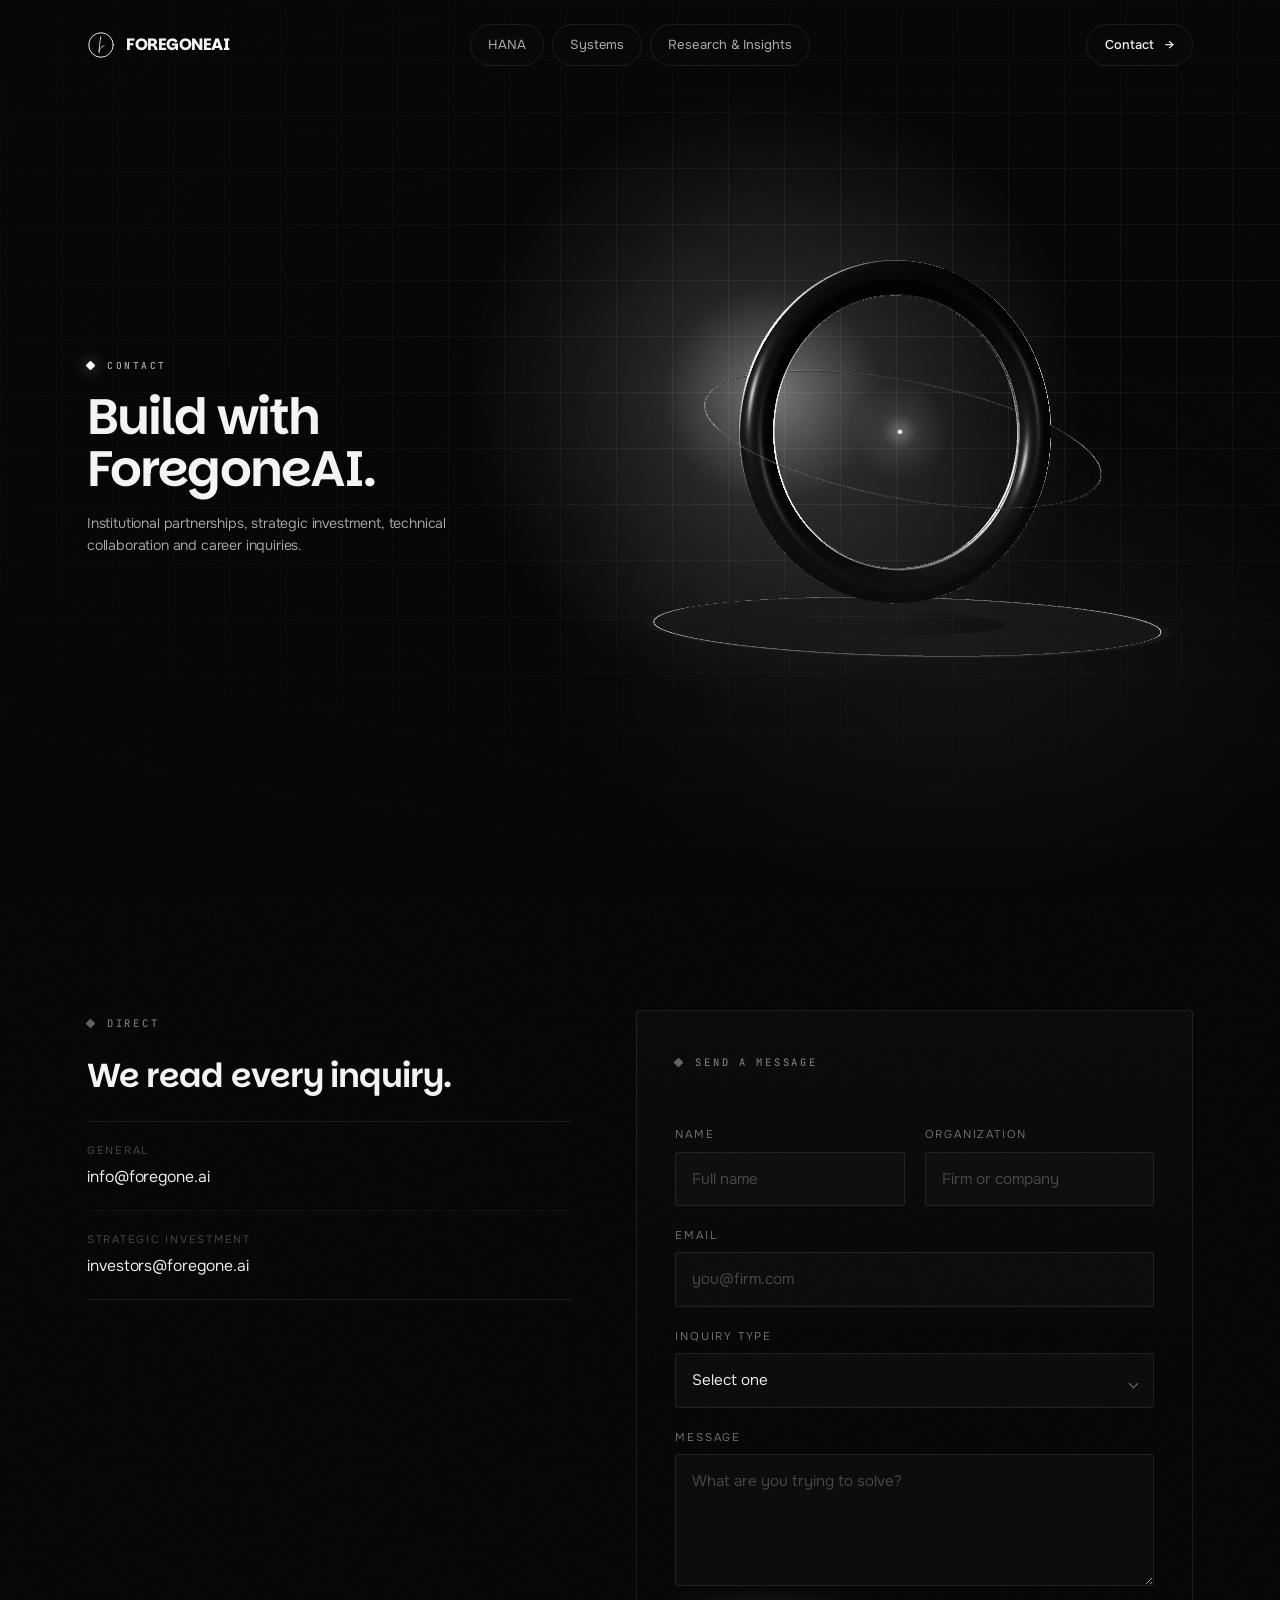
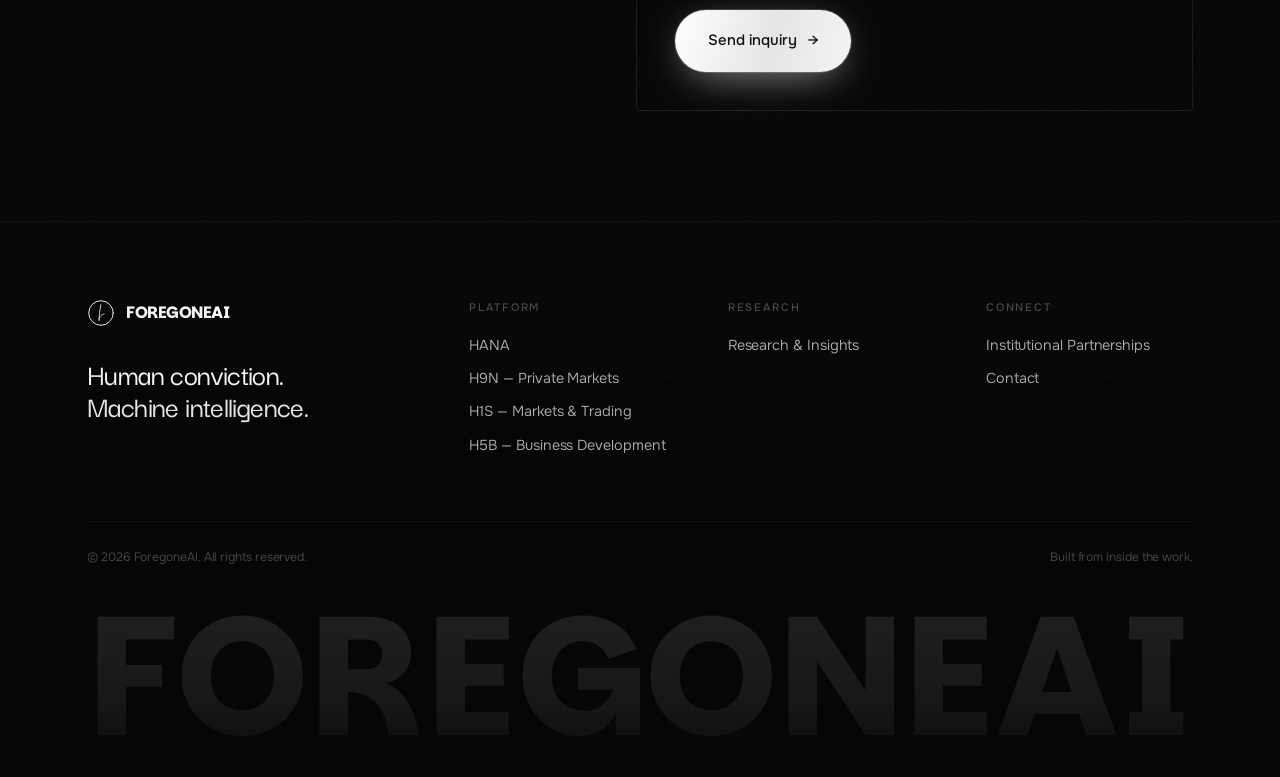
==== contact/index.html @ c280de8a "Deploy foregone.ai" ====
<!DOCTYPE html>
<html lang="en">
<head>
<meta charset="utf-8">
<meta name="viewport" content="width=device-width, initial-scale=1, viewport-fit=cover">
<title>Contact — Build With ForegoneAI</title>
<meta name="description" content="Institutional partnerships, strategic investment, technical collaboration and career inquiries.">
<meta name="theme-color" content="#08070A">
<meta property="og:title" content="Contact — Build With ForegoneAI">
<meta property="og:description" content="Institutional partnerships, strategic investment, technical collaboration and career inquiries.">
<meta property="og:type" content="website">
<meta property="og:image" content="../assets/img/extra-2.webp">
<link rel="icon" href="../assets/img/favicon.svg" type="image/svg+xml">
<link rel="apple-touch-icon" href="../assets/img/apple-touch-icon.png">
<link rel="preload" href="../assets/fonts/Onest-Variable.woff" as="font" type="font/woff" crossorigin>
<link rel="preload" href="../assets/fonts/Parkinsans-Variable.woff" as="font" type="font/woff" crossorigin>
<link rel="preconnect" href="https://fonts.googleapis.com">
<link rel="preconnect" href="https://fonts.gstatic.com" crossorigin>
<link rel="stylesheet" href="https://fonts.googleapis.com/css2?family=JetBrains+Mono:wght@400;500;600&display=swap">
<link rel="stylesheet" href="../assets/css/main.css">
</head>
<body>
<div class="bg-grid" aria-hidden="true"></div>
<a class="skip" href="#main">Skip to content</a>
<div class="grain" aria-hidden="true"></div>
<div class="progress" aria-hidden="true"></div>

<header class="nav">
  <div class="wrap nav__in">
    <a class="brand" href="../" aria-label="ForegoneAI &mdash; home">
      <svg class="brand__mark" viewBox="0 0 48 48" fill="none" stroke="currentColor"
           stroke-linecap="round" stroke-linejoin="round" aria-hidden="true">
        <circle cx="24" cy="24" r="21" stroke-width="1.61"/>
        <path d="M23.72 9.80C22.02 19.19 20.69 27.28 20.68 37.33" stroke-width="1.39"/>
        <path d="M20.73 34.92C21.53 28.75 25.81 25.98 29.28 25.81" stroke-width="1.39"/>
      </svg>
      <span>FOREGONE<em>AI</em></span>
    </a>
    <nav aria-label="Primary">
      <ul class="nav__links">
        <li><a href="../hana/">HANA</a></li>
        <li><a href="../systems/">Systems</a></li>
        <li><a href="../research/">Research &amp; Insights</a></li>
      </ul>
    </nav>
    <div class="nav__cta">
      <a class="btn btn--sm" href="../contact/">Contact <span class="arw" aria-hidden="true">&rarr;</span></a>
      <button class="burger" aria-label="Open menu" aria-expanded="false" aria-controls="drawer">
        <span></span><span></span>
      </button>
    </div>
  </div>
</header>

<div class="drawer" id="drawer" aria-hidden="true">
  <nav aria-label="Mobile">
    <ul class="drawer__links">
      <li><a href="../"><i>01</i> Home</a></li>
      <li><a href="../hana/"><i>02</i> HANA</a></li>
      <li><a href="../systems/"><i>03</i> Systems</a></li>
      <li><a href="../research/"><i>04</i> Research &amp; Insights</a></li>
      <li><a href="../contact/"><i>05</i> Contact</a></li>
    </ul>
  </nav>
  <div class="drawer__foot">
    <span>Human conviction. Machine intelligence.</span>
    <a href="../contact/" class="tlink">Start a conversation <span class="arw">&rarr;</span></a>
  </div>
</div>

<main id="main">

<section class="hero hero--sub hero--stage">
  <div class="hero__grid-bg" aria-hidden="true"></div>
  <canvas class="hero__gl" data-gl="portal" aria-hidden="true"></canvas>
  <div class="hero__scrim" aria-hidden="true"></div>
  <div class="hero__in wrap">
    <div class="stage">
      <div class="stage__copy">
        <p class="eyebrow eyebrow--dot">Contact</p>
        <h1 class="d1 rv-stack" data-scramble>
          <span class="rv-line"><span>Build with</span></span>
          <span class="rv-line"><span>ForegoneAI.</span></span>
        </h1>
        <p class="lede mt-m" data-rv data-rv-delay="0.4">Institutional partnerships, strategic investment, technical collaboration and career inquiries.</p>
      </div>
    </div>
  </div>
</section>

<section class="section">
  <div class="wrap">
    <div class="split split--wide-r split--top">
      <div>
        <p class="eyebrow" data-rv>Direct</p>
        <h2 class="d3" data-rv>We read every inquiry.</h2>
        <ul class="deets mt-m" data-rv data-rv-delay="0.1">
          <li id="partnership"><span class="k">General</span><span class="v">info@foregone.ai</span></li>
          <li><span class="k">Strategic Investment</span><span class="v">investors@foregone.ai</span></li>
        </ul>
      </div>

      <div data-form-wrap data-rv data-rv-delay="0.15">
        <div class="panel">
          <p class="eyebrow">Send a Message</p>
          <div class="form__ok" role="status">
            Received. Someone from ForegoneAI will respond directly.
          </div>
          <form class="form mt-m" data-form novalidate>
            <div class="form__row">
              <div class="field">
                <label for="f-name">Name</label>
                <input id="f-name" name="name" type="text" placeholder="Full name" required>
              </div>
              <div class="field">
                <label for="f-org">Organization</label>
                <input id="f-org" name="organization" type="text" placeholder="Firm or company">
              </div>
            </div>
            <div class="field">
              <label for="f-email">Email</label>
              <input id="f-email" name="email" type="email" placeholder="you@firm.com" required>
            </div>
            <div class="field field--sel">
              <label for="f-topic">Inquiry type</label>
              <select id="f-topic" name="topic" required>
                <option value="">Select one</option>
                <option>Institutional partnership</option>
                <option>Design partnership or pilot</option>
                <option>System integration</option>
                <option>Strategic investment</option>
                <option>Technical collaboration</option>
                <option>Careers</option>
                <option>Other</option>
              </select>
            </div>
            <div class="field">
              <label for="f-msg">Message</label>
              <textarea id="f-msg" name="message" placeholder="What are you trying to solve?" required></textarea>
            </div>
            <div class="btn-row" style="margin-top:4px">
              <button class="btn btn--primary btn--lg" type="submit">Send inquiry <span class="arw" aria-hidden="true">&rarr;</span></button>
            </div>
          </form>
        </div>
      </div>
    </div>
  </div>
</section>

</main>

<footer class="foot">
  <div class="wrap">
    <div class="foot__grid">
      <div>
        <a class="brand" href="../">
          <svg class="brand__mark" viewBox="0 0 48 48" fill="none" stroke="currentColor"
               stroke-linecap="round" stroke-linejoin="round" aria-hidden="true">
            <circle cx="24" cy="24" r="21" stroke-width="1.61"/>
            <path d="M23.72 9.80C22.02 19.19 20.69 27.28 20.68 37.33" stroke-width="1.39"/>
            <path d="M20.73 34.92C21.53 28.75 25.81 25.98 29.28 25.81" stroke-width="1.39"/>
          </svg>
          <span>FOREGONE<em>AI</em></span>
        </a>
        <p class="foot__tag">Human conviction.<br><em>Machine intelligence.</em></p>
      </div>
      <div>
        <h4>Platform</h4>
        <ul>
          <li><a href="../hana/">HANA</a></li>
          <li><a href="../systems/#h9n">H9N &mdash; Private Markets</a></li>
          <li><a href="../systems/#h1s">H1S &mdash; Markets &amp; Trading</a></li>
          <li><a href="../systems/#h5b">H5B &mdash; Business Development</a></li>
        </ul>
      </div>
      <div>
        <h4>Research</h4>
        <ul>
          <li><a href="../research/">Research &amp; Insights</a></li>
        </ul>
      </div>
      <div>
        <h4>Connect</h4>
        <ul>
          <li><a href="../contact/#partnership">Institutional Partnerships</a></li>
          <li><a href="../contact/">Contact</a></li>
        </ul>
      </div>
    </div>
    <div class="foot__bar">
      <span>&copy; <span data-year>2026</span> ForegoneAI. All rights reserved.</span>
      <span>Built from inside the work.</span>
    </div>
    <svg class="foot__word" viewBox="0 0 918 112" preserveAspectRatio="xMidYMid meet" aria-hidden="true">
      <defs>
        <linearGradient id="footWordFade" x1="0" y1="0" x2="0" y2="1">
          <stop offset="0" stop-color="#EDE8E1" stop-opacity=".13"/>
          <stop offset=".62" stop-color="#FFFFFF" stop-opacity=".07"/>
          <stop offset="1" stop-color="#FFFFFF" stop-opacity="0"/>
        </linearGradient>
      </defs>
      <text x="459" y="105" text-anchor="middle" textLength="918" lengthAdjust="spacing">FOREGONEAI</text>
    </svg>
  </div>
</footer>

<script src="../assets/js/vendor/three.min.js" defer></script>
<script src="../assets/js/main.js" defer></script>
</body>
</html>
---- assets/css/main.css ----
/* ==========================================================================
   ForegoneAI — HANA
   Design system
   ========================================================================== */

/* ---------- Fonts ---------- */
@font-face {
  font-family: "Parkinsans";
  src: url("../fonts/Parkinsans-Variable.woff") format("woff-variations"),
       url("../fonts/Parkinsans-Variable.woff") format("woff");
  font-weight: 300 800;
  font-display: swap;
}
@font-face {
  font-family: "Onest";
  src: url("../fonts/Onest-Variable.woff") format("woff-variations"),
       url("../fonts/Onest-Variable.woff") format("woff");
  font-weight: 100 900;
  font-display: swap;
}
@font-face {
  font-family: "Darker Grotesque";
  src: url("../fonts/DarkerGrotesque-Variable.woff") format("woff-variations"),
       url("../fonts/DarkerGrotesque-Variable.woff") format("woff");
  font-weight: 300 900;
  font-display: swap;
}

/* ---------- Tokens ---------- */
:root {
  /* surfaces */
  --bg:          #060607;
  --bg-1:        #0A0A0C;
  --bg-2:        #0E0E11;
  --bg-raise:    #141417;
  --line:        rgba(255, 255, 255, 0.085);
  --line-soft:   rgba(255, 255, 255, 0.045);
  --glass:       rgba(255, 255, 255, 0.025);

  /* ink — a pure neutral ramp; the reference has no hue anywhere in it */
  --ink:         #F4F5F6;
  --ink-2:       #A9ACB2;
  --ink-3:       #71757C;
  --ink-4:       #45484E;

  /* accents pulled from the HANA renders */
  --amber:       #E6E6E6;
  --amber-hot:   #FFFFFF;
  --amber-soft:  #F5F5F5;
  --amber-deep:  #4D4D4D;
  --dusk-teal:   #A6A6A6;
  --dusk-rose:   #C4C4C4;
  --concrete:    #8C8C8C;

  --amber-glow:  0 0 0 1px rgba(255,255,255,.28), 0 8px 40px -8px rgba(255,255,255,.35);

  /* signature glow accent — used sparingly: live states, data, geometry */
  /* the accent is light itself — one white source, used sparingly */
  --glow:        #FFFFFF;
  --glow-soft:   #E8EDF3;
  --glow-deep:   #5A6068;
  --glow-rgb:    236, 241, 247;

  /* type */
  --f-display: "Parkinsans", "Helvetica Neue", Arial, sans-serif;
  --f-body:    "Onest", "Helvetica Neue", Arial, sans-serif;
  --f-alt:     "Darker Grotesque", "Onest", sans-serif;
  --f-mono:    "JetBrains Mono", ui-monospace, "SF Mono", Menlo, Consolas, monospace;

  /* rhythm */
  --gutter: clamp(22px, 6.8vw, 96px);
  --maxw: 1400px;
  --nav-h: 74px;      /* 16px pad + 58px bar — the line the hero hangs from */
  --sec-y: clamp(76px, 8.6vw, 136px);

  /* motion */
  --e-out: cubic-bezier(.16, 1, .3, 1);
  --e-io:  cubic-bezier(.65, .05, .36, 1);
}

/* ---------- Reset ---------- */
*, *::before, *::after { box-sizing: border-box; }
* { margin: 0; padding: 0; }
html {
  scroll-behavior: smooth;
  -webkit-text-size-adjust: 100%;
}
body {
  background: var(--bg);
  color: var(--ink);
  font-family: var(--f-body);
  font-size: clamp(15px, 1.02vw, 17px);
  line-height: 1.62;
  font-weight: 350;
  letter-spacing: -0.005em;
  -webkit-font-smoothing: antialiased;
  -moz-osx-font-smoothing: grayscale;
  overflow-x: hidden;
  text-rendering: optimizeLegibility;
}
img, video, canvas, svg { display: block; max-width: 100%; }
a { color: inherit; text-decoration: none; }
button, input, textarea, select { font: inherit; color: inherit; }
::selection { background: var(--glow); color: #0A0806; }

/* Focus */
:focus-visible {
  outline: 2px solid var(--glow);
  outline-offset: 3px;
  border-radius: 2px;
}

/* Scrollbar */
::-webkit-scrollbar { width: 10px; }
::-webkit-scrollbar-track { background: var(--bg); }
::-webkit-scrollbar-thumb {
  background: #241F1B;
  border: 3px solid var(--bg);
  border-radius: 10px;
}
::-webkit-scrollbar-thumb:hover { background: var(--amber-deep); }

/* ---------- Layout ---------- */
.wrap {
  width: 100%;
  max-width: var(--maxw);
  margin-inline: auto;
  padding-inline: var(--gutter);
}
.wrap--narrow { max-width: 940px; }
/* keep anchor targets clear of the fixed nav */
[id] { scroll-margin-top: clamp(92px, 12vh, 132px); }
.section { padding-block: var(--sec-y); position: relative; }
.section--tight { padding-block: clamp(56px, 7vw, 104px); }
.section--flush-t { padding-top: 0; }
.section--flush-b { padding-bottom: 0; }
.hr {
  height: 1px;
  background: var(--line-soft);
  border: 0;
}

/* ---------- Typography ---------- */
.display,
h1, h2, h3 {
  font-family: var(--f-display);
  font-weight: 600;
  line-height: 0.98;
  letter-spacing: -0.035em;
  text-wrap: balance;
}
.d1 { font-size: clamp(2.9rem, 7.4vw, 6.4rem); font-weight: 600; }
.d2 { font-size: clamp(2.1rem, 4.6vw, 3.85rem); }
.d3 { font-size: clamp(1.55rem, 2.6vw, 2.25rem); letter-spacing: -0.028em; line-height: 1.06; }
.d4 {
  font-family: var(--f-body);
  font-size: clamp(1.05rem, 1.35vw, 1.2rem);
  font-weight: 500;
  letter-spacing: -0.015em;
  line-height: 1.3;
}

.lede {
  font-size: clamp(1.06rem, 1.5vw, 1.32rem);
  line-height: 1.55;
  color: var(--ink-2);
  font-weight: 340;
  letter-spacing: -0.012em;
  text-wrap: pretty;
}
.body-lg { font-size: clamp(1rem, 1.15vw, 1.09rem); color: var(--ink-2); }
p { color: var(--ink-2); text-wrap: pretty; }
p + p { margin-top: 1.05em; }
.ink   { color: var(--ink); }
.muted { color: var(--ink-3); }
strong, b { color: var(--ink); font-weight: 600; }

/* statement type — Darker Grotesque, very large */
.statement {
  font-family: var(--f-alt);
  font-weight: 500;
  font-size: clamp(2.4rem, 6.2vw, 5.4rem);
  line-height: 0.92;
  letter-spacing: -0.028em;
  color: var(--ink);
  text-wrap: balance;
}
.statement em {
  font-style: normal;
  color: var(--amber);
}

/* eyebrow / section index */
/* Section label — an editorial kicker, not a chip. A hairline rule that
   fades out, then wide-tracked small caps. Labels shouldn't look clickable. */
.eyebrow {
  display: inline-flex;
  align-items: center;
  gap: 13px;
  font-family: var(--f-mono);
  font-size: 0.655rem;
  font-weight: 500;
  letter-spacing: 0.26em;
  text-transform: uppercase;
  color: var(--ink-3);
  margin-bottom: 26px;
}
.eyebrow::before {
  content: "";
  width: 7px; height: 7px;
  border-radius: 1px;
  transform: rotate(45deg);
  background: rgba(237, 232, 225, .4);
  flex: none;
}
/* accent variant — the rule carries the signature colour instead of a lamp */
.eyebrow--dot {
  padding: 0;
  border: 0;
  border-radius: 0;
  background: none;
  color: var(--ink-2);
}
.eyebrow--dot::before {
  width: 7px; height: 7px;
  border-radius: 1px;
  transform: rotate(45deg);
  background: var(--glow);
  box-shadow: 0 0 14px rgba(var(--glow-rgb), .5);
}
@keyframes pulse {
  0%,100% { opacity: 1; transform: scale(1); }
  50%     { opacity: .45; transform: scale(.8); }
}

.sec-head { max-width: 78ch; }
.sec-head .d2 + .lede { margin-top: 22px; }

/* ---------- Buttons ---------- */
.btn {
  --pad: 15px 26px;
  position: relative;
  display: inline-flex;
  align-items: center;
  gap: 11px;
  padding: var(--pad);
  border-radius: 100px;
  border: 1px solid var(--line);
  font-size: 0.875rem;
  font-weight: 500;
  letter-spacing: -0.005em;
  color: var(--ink);
  background: transparent;
  cursor: pointer;
  overflow: hidden;
  isolation: isolate;
  transition: color .45s var(--e-out), border-color .45s var(--e-out), transform .45s var(--e-out);
  white-space: nowrap;
}
.btn::after {
  content: "";
  position: absolute; inset: 0;
  z-index: -1;
  background: linear-gradient(105deg, var(--amber-hot), var(--amber) 55%, var(--amber-soft));
  transform: translateY(101%);
  transition: transform .55s var(--e-out);
}
.btn:hover { color: #14100C; border-color: transparent; }
.btn:hover::after { transform: translateY(0); }
.btn:active { transform: scale(.975); }
.btn .arw { transition: transform .45s var(--e-out); }
.btn:hover .arw { transform: translateX(4px); }

.btn--primary {
  color: #14100C;
  border-color: transparent;
  background: linear-gradient(105deg, var(--amber-hot), var(--amber) 55%, var(--amber-soft));
  box-shadow: 0 10px 44px -14px rgba(255,255,255,.75), 0 0 0 1px rgba(var(--glow-rgb), .18);
}
.btn--primary::after {
  background: var(--ink);
  transform: translateY(101%);
}
.btn--primary:hover { color: #0A0806; }
.btn--lg { --pad: 18px 32px; font-size: 0.93rem; }
.btn--sm { --pad: 10px 18px; font-size: 0.8rem; }

.btn-row {
  display: flex;
  flex-wrap: wrap;
  gap: 12px;
  margin-top: 38px;
}

/* text link with underline sweep */
.tlink {
  display: inline-flex;
  align-items: center;
  gap: 9px;
  font-size: .875rem;
  font-weight: 500;
  color: var(--amber);
  padding-bottom: 3px;
  background-image: linear-gradient(var(--amber), var(--amber));
  background-size: 0% 1px;
  background-repeat: no-repeat;
  background-position: 0 100%;
  transition: background-size .5s var(--e-out);
}
.tlink:hover { background-size: 100% 1px; }
.tlink .arw { transition: transform .4s var(--e-out); }
.tlink:hover .arw { transform: translateX(4px); }

/* ---------- Sitewide technical grid backdrop ---------- */
.bg-grid {
  position: fixed;
  inset: 0;
  z-index: -1;
  pointer-events: none;
  background-image:
    linear-gradient(rgba(255,255,255,.035) 1px, transparent 1px),
    linear-gradient(90deg, rgba(255,255,255,.035) 1px, transparent 1px);
  background-size: 56px 56px;
  -webkit-mask-image: radial-gradient(135% 105% at 50% 0%, #000 22%, rgba(0,0,0,.45) 62%, transparent 100%);
  mask-image: radial-gradient(135% 105% at 50% 0%, #000 22%, rgba(0,0,0,.45) 62%, transparent 100%);
}

/* ---------- Grain + vignette overlays ---------- */
.grain {
  position: fixed;
  inset: -120%;
  z-index: 9998;
  pointer-events: none;
  opacity: .028;
  background-image: url("data:image/svg+xml,%3Csvg xmlns='http://www.w3.org/2000/svg' width='220' height='220'%3E%3Cfilter id='n'%3E%3CfeTurbulence type='fractalNoise' baseFrequency='.82' numOctaves='3' stitchTiles='stitch'/%3E%3C/filter%3E%3Crect width='100%25' height='100%25' filter='url(%23n)'/%3E%3C/svg%3E");
  animation: grainShift 7s steps(6) infinite;
  will-change: transform;
}
@keyframes grainShift {
  0%   { transform: translate(0,0); }
  20%  { transform: translate(-3%, 2%); }
  40%  { transform: translate(2%, -3%); }
  60%  { transform: translate(-2%, -2%); }
  80%  { transform: translate(3%, 1%); }
  100% { transform: translate(0,0); }
}

/* ---------- Progress bar ---------- */
.progress {
  position: fixed;
  top: 0; left: 0;
  height: 2px; width: 100%;
  transform-origin: 0 50%;
  transform: scaleX(0);
  background: linear-gradient(90deg, var(--glow-deep), var(--glow), var(--glow-soft));
  box-shadow: 0 0 10px rgba(var(--glow-rgb), .6);
  z-index: 900;
}

/* ==========================================================================
   Nav
   ========================================================================== */
.nav {
  position: fixed;
  inset: 0 0 auto 0;
  z-index: 800;
  padding-top: 16px;
}
.nav__in {
  display: grid;
  grid-template-columns: 1fr auto 1fr;
  align-items: center;
  gap: 20px;
  height: 58px;
}
.brand {
  display: inline-flex;
  align-items: center;
  gap: 11px;
  font-family: var(--f-display);
  font-weight: 700;
  font-size: 1.03rem;
  letter-spacing: -0.03em;
  flex: none;
  justify-self: start;
}
.brand__mark {
  width: 28px; height: 28px;
  flex: none;
  color: var(--ink);
  transition: color .45s var(--e-out), transform .6s var(--e-out);
}
.brand:hover .brand__mark { color: var(--glow); transform: scale(1.06); }
.brand em { font-style: normal; color: var(--glow); }

.nav__links {
  display: flex;
  align-items: center;
  gap: 8px;
  list-style: none;
  justify-self: center;
}
.nav__links a {
  position: relative;
  display: block;
  padding: 9px 17px;
  font-size: .82rem;
  font-weight: 400;
  color: var(--ink-2);
  border-radius: 100px;
  border: 1px solid var(--line);
  background: rgba(10, 9, 12, .55);
  backdrop-filter: blur(18px) saturate(140%);
  -webkit-backdrop-filter: blur(18px) saturate(140%);
  transition: color .35s var(--e-out), background .35s var(--e-out), border-color .35s var(--e-out);
}
.nav__links a:hover { color: var(--ink); border-color: var(--glow); }
.nav__links a.is-active {
  color: var(--bg);
  background: var(--ink);
  border-color: var(--ink);
}
.nav__cta {
  display: flex;
  align-items: center;
  gap: 10px;
  flex: none;
  justify-self: end;
}
.nav__cta .btn {
  border: 1px solid var(--line);
  background: rgba(10, 9, 12, .55);
  backdrop-filter: blur(18px) saturate(140%);
  -webkit-backdrop-filter: blur(18px) saturate(140%);
}

.burger {
  display: none;
  width: 42px; height: 42px;
  border: 1px solid var(--line);
  border-radius: 50%;
  background: transparent;
  cursor: pointer;
  position: relative;
}
.burger span {
  position: absolute;
  left: 12px; right: 12px;
  height: 1.2px;
  background: var(--ink);
  transition: transform .45s var(--e-out), opacity .3s;
}
.burger span:nth-child(1) { top: 17px; }
.burger span:nth-child(2) { top: 23px; }
body.menu-open .burger span:nth-child(1) { transform: translateY(3px) rotate(45deg); }
body.menu-open .burger span:nth-child(2) { transform: translateY(-3px) rotate(-45deg); }

/* mobile drawer */
.drawer {
  position: fixed;
  inset: 0;
  z-index: 790;
  background: var(--bg);
  padding: 100px var(--gutter) 40px;
  display: flex;
  flex-direction: column;
  justify-content: space-between;
  clip-path: inset(0 0 100% 0);
  transition: clip-path .7s var(--e-out);
  overflow-y: auto;
}
body.menu-open .drawer { clip-path: inset(0 0 0 0); }
body.menu-open { overflow: hidden; }
.drawer__links { list-style: none; }
.drawer__links li { overflow: hidden; border-bottom: 1px solid var(--line-soft); }
.drawer__links a {
  display: flex;
  align-items: baseline;
  gap: 14px;
  padding: 16px 0;
  font-family: var(--f-display);
  font-size: clamp(1.7rem, 8vw, 2.5rem);
  font-weight: 600;
  letter-spacing: -0.035em;
  transform: translateY(110%);
  transition: transform .7s var(--e-out), color .3s;
}
.drawer__links a:hover { color: var(--amber); }
.drawer__links a i {
  font-style: normal;
  font-family: var(--f-body);
  font-size: .68rem;
  letter-spacing: .16em;
  color: var(--ink-4);
}
body.menu-open .drawer__links a { transform: translateY(0); }
body.menu-open .drawer__links li:nth-child(1) a { transition-delay: .08s; }
body.menu-open .drawer__links li:nth-child(2) a { transition-delay: .14s; }
body.menu-open .drawer__links li:nth-child(3) a { transition-delay: .20s; }
body.menu-open .drawer__links li:nth-child(4) a { transition-delay: .26s; }
body.menu-open .drawer__links li:nth-child(5) a { transition-delay: .32s; }
body.menu-open .drawer__links li:nth-child(6) a { transition-delay: .38s; }
body.menu-open .drawer__links li:nth-child(7) a { transition-delay: .44s; }
.drawer__foot {
  margin-top: 40px;
  display: flex; flex-wrap: wrap; gap: 16px;
  justify-content: space-between; align-items: center;
  font-size: .78rem; color: var(--ink-3);
}

/* ==========================================================================
   Hero
   ========================================================================== */
.hero {
  position: relative;
  /* svh is the small viewport — the height with Safari's URL bar SHOWING — so
     the hero never grows taller than the screen and then shrink-jumps when the
     bar collapses. The vh line before it is the fallback for iOS below 15.4. */
  min-height: 100vh;
  min-height: 100svh;
  display: flex;
  align-items: flex-end;
  padding-bottom: clamp(48px, 7vw, 96px);
  padding-top: 130px;
  overflow: hidden;
  isolation: isolate;
}
/* every hero runs the same height, so the copy lands on the same line on every
   page — a shorter sub-page hero leaves its copy floating with dead space under
   it and reads as a different layout */
.hero--sub { min-height: 100vh; min-height: 100svh; }
/* every hero anchors its copy to the bottom-left, so the form has the whole
   upper frame to itself and the two read as one diagonal instead of two blocks
   at the same eye level */
.hero { padding-bottom: clamp(40px, 5.4vw, 74px); }
/* index.html hero visual stack (no video) — grid, 3D geometry, scanline */
/* soft light bloom behind the geometry — gives the object atmosphere and
   depth instead of flat wire-on-black */
.hero__aura {
  position: absolute;
  top: 54%; left: 50%;
  width: min(1180px, 94vw);
  aspect-ratio: 1;
  transform: translate(-50%, -50%);
  z-index: -7;
  pointer-events: none;
  background: radial-gradient(circle,
    rgba(var(--glow-rgb), .2),
    rgba(var(--glow-rgb), .07) 36%,
    transparent 68%);
  filter: blur(30px);
  animation: aura 12s var(--e-io) infinite;
}
@keyframes aura {
  0%,100% { transform: translate(-50%,-50%) scale(1);    opacity: 1; }
  50%     { transform: translate(-50%,-50%) scale(1.07); opacity: .8; }
}
.hero__grid-bg {
  position: absolute;
  inset: 0;
  z-index: -8;
  background-image:
    linear-gradient(rgba(255,255,255,.028) 1px, transparent 1px),
    linear-gradient(90deg, rgba(255,255,255,.028) 1px, transparent 1px);
  background-size: 56px 56px;
  -webkit-mask-image: radial-gradient(115% 85% at 50% 28%, #000 42%, transparent 88%);
  mask-image: radial-gradient(115% 85% at 50% 28%, #000 42%, transparent 88%);
}
.hero__gl {
  position: absolute;
  inset: 0;
  width: 100%;
  height: 100%;
  z-index: -6;
  pointer-events: none;
}
.hero__scan {
  position: absolute;
  inset: 0;
  z-index: -5;
  overflow: hidden;
  pointer-events: none;
  opacity: .6;
}
.hero__scan::before {
  content: "";
  position: absolute;
  left: 0; right: 0; top: -160px;
  height: 160px;
  background: linear-gradient(180deg, transparent, rgba(var(--glow-rgb), .12), transparent);
  animation: scan 9s linear infinite;
}
@keyframes scan {
  0%   { transform: translateY(0); }
  100% { transform: translateY(160vh); }
}

/* sub-pages still use a video-backed hero (unchanged) */
.hero__media {
  position: absolute;
  inset: 0;
  z-index: -3;
  overflow: hidden;
}
.hero__media video,
.hero__media img {
  width: 100%; height: 100%;
  object-fit: cover;
  transform: scale(1.06);
  will-change: transform;
}
.hero__scrim {
  position: absolute;
  inset: 0;
  z-index: -2;
  background:
    linear-gradient(180deg, rgba(6,6,7,.86) 0%, rgba(6,6,7,.32) 34%, rgba(6,6,7,.72) 72%, var(--bg) 100%),
    radial-gradient(120% 80% at 50% 100%, rgba(6,6,7,.86), transparent 62%);
}
/* index.html hero — directional scrim: heavy on the left so the copy sits on
   calm darkness, clearing to the right so the geometry reads at full presence */
.hero__scrim--thin {
  background:
    linear-gradient(90deg,
      rgba(6,6,7,.94) 0%,
      rgba(6,6,7,.88) 20%,
      rgba(6,6,7,.66) 36%,
      rgba(6,6,7,.38) 52%,
      rgba(6,6,7,.16) 68%,
      rgba(6,6,7,.05) 82%,
      transparent 92%),
    linear-gradient(180deg, rgba(6,6,7,.72) 0%, transparent 24%, transparent 60%, var(--bg) 100%);
}
/* ----------------------------------------------------------------------
   The stage — copy on the left, the object on the right.

   The two were sharing the same ground before, and a form lit this hard will
   always win that fight: its rim is the brightest thing on the page. Giving
   each a half removes the argument entirely, and the copy gets to sit on flat
   black where small type belongs.
   ---------------------------------------------------------------------- */
.hero--stage { align-items: center; padding-top: calc(var(--nav-h) + 4px); }
.hero--stage .hero__in { width: 100%; }

.stage {
  display: grid;
  grid-template-columns: minmax(0, 1fr) minmax(0, 1fr);
  align-items: center;
  gap: clamp(24px, 5vw, 72px);
}
.stage__copy { max-width: 470px; }
.stage__copy .eyebrow { margin-bottom: 20px; }
.stage__copy .d1 {
  font-size: clamp(2.1rem, 3.9vw, 3.3rem);
  letter-spacing: -0.038em;
  line-height: 1.04;
  margin-bottom: 0;
}
.stage__copy .lede {
  margin-top: clamp(14px, 2vh, 22px);
  max-width: 40ch;
  font-size: clamp(.88rem, 1vw, 1rem);
  color: var(--ink-2);
}
.stage__copy .btn-row { margin-top: clamp(20px, 3vh, 32px); }

/* the short index, under the copy in the same column */
.stage__index {
  list-style: none;
  display: grid;
  grid-auto-flow: column;
  grid-auto-columns: 1fr;
  gap: clamp(14px, 2vw, 26px);
  margin-top: clamp(26px, 4vh, 44px);
  padding-top: clamp(16px, 2.2vh, 22px);
  border-top: 1px solid var(--line-soft);
}
.stage__index a { display: grid; gap: 4px; color: inherit; }
.stage__k {
  font-family: var(--f-mono);
  font-size: .64rem;
  letter-spacing: .2em;
  text-transform: uppercase;
  color: var(--ink-4);
}
.stage__v { font-size: .82rem; color: var(--ink-2); line-height: 1.35; }
.stage__index a:hover .stage__v { color: var(--ink); }

/* the room: a low floor bloom under the object, and a bed under the copy */
.hero--stage .hero__scrim {
  background:
    radial-gradient(46% 40% at 74% 72%, rgba(255,255,255,.05), transparent 70%),
    linear-gradient(90deg, rgba(6,6,7,.72) 0%, rgba(6,6,7,.34) 34%, transparent 52%),
    linear-gradient(180deg, rgba(6,6,7,.80) 0%, rgba(6,6,7,.22) 20%, transparent 42%),
    linear-gradient(180deg, transparent 66%, rgba(6,6,7,.68) 88%, var(--bg) 100%);
}

@media (max-width: 860px) {
  /* stack: copy first, the object gets the lower half of the frame */
  .stage { grid-template-columns: minmax(0, 1fr); align-content: start; }
  .stage__copy { max-width: none; }
  .stage__index { grid-auto-flow: row; gap: 12px; }
  .stage__index a { grid-template-columns: 4.4rem 1fr; align-items: baseline; gap: 12px; }
}

.hero__net {
  position: absolute;
  inset: 0;
  width: 100%;
  height: 100%;
  z-index: -1;
  opacity: .5;
  pointer-events: none;
}
.hero__frame {
  position: absolute;
  inset: 0;
  z-index: 2;
  pointer-events: none;
}
.hero__frame i {
  position: absolute;
  width: 22px; height: 22px;
  border-color: rgba(var(--glow-rgb), .55);
}
.hero__frame i:nth-child(1) { top: 22px; left: var(--gutter); border-top: 1.5px solid; border-left: 1.5px solid; }
.hero__frame i:nth-child(2) { top: 22px; right: var(--gutter); border-top: 1.5px solid; border-right: 1.5px solid; }
.hero__frame i:nth-child(3) { bottom: 22px; left: var(--gutter); border-bottom: 1.5px solid; border-left: 1.5px solid; }
.hero__frame i:nth-child(4) { bottom: 22px; right: var(--gutter); border-bottom: 1.5px solid; border-right: 1.5px solid; }

.hero__in { width: 100%; position: relative; z-index: 1; }
.hero__grid {
  display: grid;
  grid-template-columns: minmax(0, 1.35fr) minmax(0, 1fr);
  gap: clamp(28px, 5vw, 72px);
  align-items: end;
}
/* index.html hero — text confined to one narrow column so the visual
   carries most of the screen, matching the reference layouts */
.hero__grid--solo { grid-template-columns: minmax(0, 1fr); }

/* Hero type sits a step below the page's display scale on purpose. The form is
   the subject of this frame; sizing the headline to match it makes the two
   compete, and the shape stops reading as the thing you look at first. */
/* A fixed measure for the hero copy. The layout centres the copy and the form
   as a pair, and it sizes that pair from this column rather than from however
   long a given page's headline happens to run — otherwise every page resolves
   to slightly different margins.

   The reserved height does the same job vertically. The block is anchored from
   its bottom, so without it a page carrying less copy — no button row, a
   one-line headline — starts further down, and the eyebrow that opens each page
   lands on a different line every time you navigate. Reserving the tallest
   block's height puts that first mark on one line across the site. */
.hero__copy {
  max-width: 430px;
  min-height: clamp(252px, 21vw, 272px);
}
/* buttons are not prose — they size to their labels rather than to the text
   measure, so a long pair doesn't stack and push the whole block taller than
   its neighbours' */
.hero__copy .btn-row {
  width: max-content;
  max-width: min(560px, calc(100vw - 2 * var(--gutter)));
}
.hero__copy .d1 {
  font-size: clamp(1.7rem, 2.9vw, 2.5rem);
  letter-spacing: -0.034em;
  line-height: 1.05;
  margin-bottom: 15px;
}
/* single-word lead headline gets to run larger than a stacked one */
.hero__copy .d1--lead {
  font-size: clamp(2.05rem, 4.2vw, 3.55rem);
  letter-spacing: -0.039em;
}
/* acronym lockup — the name at full scale, its expansion set quietly beneath
   it, rather than run on as one line that has to break mid-phrase */
.hl-expand {
  font-size: clamp(.85rem, 1.35vw, 1.25rem);
  font-weight: 400;
  letter-spacing: -0.006em;
  color: var(--ink-2);
}
.rv-line--sub { margin-top: clamp(12px, 1.3vw, 22px); }

/* dimmed first line — the light/bold headline pairing from the references */
.hl-soft { color: var(--ink-2); font-weight: 300; opacity: .85; }
.hero__copy .lede {
  font-size: clamp(.82rem, .92vw, .9rem);
  max-width: 36ch;
  line-height: 1.64;
}
.hero .d1 { margin-bottom: 18px; }
.hero .lede { max-width: 40ch; }
.hero .eyebrow { font-size: .6rem; margin-bottom: 18px; }
.hero__side {
  padding-bottom: 8px;
  border-left: 1px solid var(--line);
  padding-left: 26px;
}
.hero__side p { font-size: .96rem; }

/* headline char/word reveal.
   The overflow box needs room below the baseline or descenders (g, y, p, j)
   get sliced off — pad the box, then pull the space back with a negative margin
   so the visual line spacing is unchanged. */
.rv-line {
  display: block;
  overflow: hidden;
  padding-bottom: 0.16em;
  margin-bottom: -0.16em;
}
.rv-line > span {
  display: block;
  transform: translateY(125%);
  transition: transform 1.05s var(--e-out);
}
.rv-ready .rv-line > span { transform: translateY(0); }
.rv-line:nth-child(2) > span { transition-delay: .09s; }
.rv-line:nth-child(3) > span { transition-delay: .18s; }

/* ==========================================================================
   Reveal on scroll
   ========================================================================== */
[data-rv] {
  opacity: 0;
  transform: translateY(26px);
  transition: opacity .95s var(--e-out), transform .95s var(--e-out);
  will-change: opacity, transform;
}
[data-rv].in { opacity: 1; transform: none; }
[data-rv="fade"] { transform: none; }
[data-rv="left"]  { transform: translateX(-28px); }
[data-rv="right"] { transform: translateX(28px); }
[data-rv="scale"] { transform: scale(.96); }
[data-rv="clip"] {
  opacity: 1;
  transform: none;
  clip-path: inset(0 100% 0 0);
  transition: clip-path 1.15s var(--e-out);
}
[data-rv="clip"].in { clip-path: inset(0 0 0 0); }

/* ==========================================================================
   Marquee
   ========================================================================== */
.marquee {
  --dur: 46s;
  position: relative;
  overflow: hidden;
  border-block: 1px solid var(--line-soft);
  padding-block: 20px;
  background: linear-gradient(180deg, transparent, rgba(255,255,255,.028), transparent);
  -webkit-mask-image: linear-gradient(90deg, transparent, #000 9%, #000 91%, transparent);
  mask-image: linear-gradient(90deg, transparent, #000 9%, #000 91%, transparent);
}
.marquee__track {
  display: flex;
  width: max-content;
  animation: slide var(--dur) linear infinite;
}
.marquee:hover .marquee__track { animation-play-state: paused; }
.marquee__track > div {
  display: flex;
  align-items: center;
  gap: 44px;
  padding-right: 44px;
}
.marquee span {
  font-family: var(--f-body);
  font-size: .74rem;
  letter-spacing: .2em;
  text-transform: uppercase;
  color: var(--ink-3);
  white-space: nowrap;
}
.marquee i {
  font-style: normal;
  color: var(--glow);
  font-size: .6rem;
}
@keyframes slide { to { transform: translateX(-50%); } }

/* ==========================================================================
   Cards / grids
   ========================================================================== */
.grid { display: grid; gap: 1px; }
.g2 { grid-template-columns: repeat(2, minmax(0,1fr)); }
.g3 { grid-template-columns: repeat(3, minmax(0,1fr)); }
.g4 { grid-template-columns: repeat(4, minmax(0,1fr)); }
.grid--gap { gap: clamp(16px, 2vw, 26px); }

/* hairline grid: cells separated by 1px lines */
.grid--hair {
  background: var(--line-soft);
  border: 1px solid var(--line-soft);
  border-radius: 3px;
  overflow: hidden;
}
.grid--hair > * { background: var(--bg); }

.card {
  position: relative;
  padding: clamp(24px, 2.6vw, 38px);
  background: var(--bg);
  overflow: hidden;
  isolation: isolate;
  transition: background .55s var(--e-out);
}
.card::before {
  content: "";
  position: absolute;
  inset: 0;
  z-index: -1;
  background: radial-gradient(420px circle at var(--mx, 50%) var(--my, 0%), rgba(255,255,255,.09), transparent 62%);
  opacity: 0;
  transition: opacity .5s var(--e-out);
}
.card:hover::before { opacity: 1; }
.card__idx {
  font-family: var(--f-body);
  font-size: .68rem;
  letter-spacing: .18em;
  color: var(--ink-4);
  margin-bottom: 20px;
  display: block;
}
.card h3 { margin-bottom: 12px; }
.card p { font-size: .945rem; }
/* label-only card — no body copy, taller, title sits at the bottom */
.card--label {
  display: flex;
  flex-direction: column;
  justify-content: space-between;
  min-height: clamp(150px, 15vw, 200px);
}
.card--label .card__idx { margin-bottom: 0; }
.card--label h3 {
  margin-bottom: 0;
  font-family: var(--f-display);
  font-size: clamp(1.05rem, 1.5vw, 1.32rem);
  font-weight: 600;
  letter-spacing: -0.028em;
  line-height: 1.05;
  text-wrap: balance;
}
.card__ico {
  width: 34px; height: 34px;
  margin-bottom: 22px;
  color: var(--amber);
}

/* bordered/rounded variant */
.panel {
  border: 1px solid var(--line);
  border-radius: 4px;
  background: linear-gradient(180deg, var(--glass), transparent 60%);
  padding: clamp(24px, 3vw, 42px);
}
.panel--amber {
  border-color: rgba(255,255,255,.24);
  background: linear-gradient(160deg, rgba(255,255,255,.075), rgba(255,255,255,.01) 55%);
}

/* ---------- Split (text + media) ---------- */
.split {
  display: grid;
  grid-template-columns: repeat(2, minmax(0,1fr));
  gap: clamp(32px, 5vw, 88px);
  align-items: center;
}
.split--top { align-items: start; }
.split--wide-l { grid-template-columns: minmax(0,1.15fr) minmax(0,1fr); }
.split--wide-r { grid-template-columns: minmax(0,1fr) minmax(0,1.15fr); }
.split__media {
  position: relative;
  border-radius: 4px;
  overflow: hidden;
  border: 1px solid var(--line-soft);
}
.split__media img, .split__media video {
  width: 100%;
  aspect-ratio: 16 / 10;
  object-fit: cover;
  transform: scale(1.03);
  transition: transform 1.3s var(--e-out);
}
.split__media:hover img, .split__media:hover video { transform: scale(1.09); }
.split__media::after {
  content: "";
  position: absolute; inset: 0;
  background: linear-gradient(190deg, transparent 45%, rgba(6,6,7,.55));
  pointer-events: none;
}
.media-cap {
  position: absolute;
  left: 18px; bottom: 16px;
  z-index: 2;
  font-size: .68rem;
  letter-spacing: .16em;
  text-transform: uppercase;
  color: var(--ink-2);
}

/* ---------- Feature list w/ amber tick ---------- */
.ticks { list-style: none; display: grid; gap: 2px; }
.ticks li {
  position: relative;
  display: flex;
  gap: 14px;
  align-items: flex-start;
  padding: 13px 0;
  border-bottom: 1px solid var(--line-soft);
  font-size: .95rem;
  color: var(--ink-2);
  transition: color .4s var(--e-out), padding-left .4s var(--e-out);
}
.ticks li:hover { color: var(--ink); padding-left: 6px; }
.ticks li::before {
  content: "";
  flex: none;
  width: 6px; height: 6px;
  margin-top: 9px;
  border-radius: 50%;
  background: var(--amber);
  opacity: .55;
  transition: opacity .4s, box-shadow .4s;
}
.ticks li:hover::before { opacity: 1; box-shadow: 0 0 10px var(--amber); }
.ticks--2 { grid-template-columns: repeat(2, minmax(0,1fr)); column-gap: 40px; }

/* ---------- Numbered principle rows ---------- */
.rows { border-top: 1px solid var(--line-soft); }
.row {
  display: grid;
  grid-template-columns: 68px minmax(0, 1fr) minmax(0, 1.35fr);
  gap: clamp(16px, 3vw, 48px);
  align-items: start;
  padding-block: clamp(24px, 3vw, 40px);
  border-bottom: 1px solid var(--line-soft);
  position: relative;
  transition: background .5s var(--e-out);
}
.row::after {
  content: "";
  position: absolute;
  left: 0; bottom: -1px;
  height: 1px; width: 0;
  background: var(--amber);
  transition: width .8s var(--e-out);
}
.row:hover::after { width: 100%; }
.row__n {
  font-family: var(--f-body);
  font-size: .72rem;
  letter-spacing: .16em;
  color: var(--ink-4);
  padding-top: 6px;
}
.row h3 { font-size: clamp(1.1rem, 1.55vw, 1.35rem); letter-spacing: -0.025em; }
.row p { font-size: .95rem; }

/* ---------- Stats ---------- */
.stats {
  display: grid;
  grid-template-columns: repeat(4, minmax(0,1fr));
  gap: 1px;
  background: var(--line-soft);
  border-block: 1px solid var(--line-soft);
}
.stats > div { background: var(--bg); padding: clamp(22px, 2.6vw, 34px); }
.stat__v {
  font-family: var(--f-display);
  font-size: clamp(1.9rem, 3.4vw, 3rem);
  font-weight: 600;
  letter-spacing: -0.04em;
  line-height: 1;
  color: var(--ink);
  margin-bottom: 10px;
}
.stat__v em { font-style: normal; color: var(--glow); text-shadow: 0 0 18px rgba(var(--glow-rgb), .45); }
.stat__k {
  font-size: .72rem;
  letter-spacing: .15em;
  text-transform: uppercase;
  color: var(--ink-3);
}

/* ==========================================================================
   System cards (H9N / H1S / H5B)
   ========================================================================== */
.sys {
  position: relative;
  display: grid;
  grid-template-columns: minmax(0, 300px) minmax(0, 1fr);
  gap: clamp(24px, 4vw, 64px);
  padding-block: clamp(40px, 5vw, 76px);
  border-top: 1px solid var(--line-soft);
}
.sys__code {
  font-family: var(--f-display);
  font-size: clamp(3rem, 7vw, 5.6rem);
  font-weight: 700;
  line-height: .85;
  letter-spacing: -0.05em;
  background: linear-gradient(160deg, var(--ink) 8%, var(--amber) 58%, var(--amber-deep));
  -webkit-background-clip: text;
  background-clip: text;
  color: transparent;
  margin-bottom: 14px;
}
.sys__tag {
  font-size: .72rem;
  letter-spacing: .17em;
  text-transform: uppercase;
  color: var(--ink-3);
}
.sys__status {
  display: inline-flex;
  align-items: center;
  gap: 12px;
  margin-top: 20px;
  padding: 7px 0;
  border: 0;
  border-radius: 0;
  font-family: var(--f-mono);
  font-size: .63rem;
  letter-spacing: .22em;
  text-transform: uppercase;
  color: var(--ink-3);
}
.sys__status::before {
  content: "";
  width: 7px; height: 7px;
  border-radius: 1px;
  transform: rotate(45deg);
  background: var(--glow);
  box-shadow: 0 0 12px rgba(var(--glow-rgb), .5);
  flex: none;
}
.sys__body > p + .ticks,
.sys__body > p + h4 { margin-top: 26px; }
.sys__body h4 {
  font-family: var(--f-body);
  font-size: .72rem;
  letter-spacing: .17em;
  text-transform: uppercase;
  color: var(--ink-3);
  font-weight: 500;
  margin-bottom: 8px;
}

/* ==========================================================================
   Constellations — information mapped onto a rotating 3D form.
   The <ul> is the source of truth and the no-JS / no-WebGL fallback; JS adds
   .is-3d, which lifts the items onto the shape's projected vertices.
   ========================================================================== */
.cstl {
  position: relative;
  margin-top: clamp(26px, 4vw, 48px);
}
.cstl__gl {
  position: absolute;
  inset: 0;
  width: 100%;
  height: 100%;
  pointer-events: none;
}

/* --- fallback: a plain, readable list --- */
.cstl__nodes { list-style: none; }
.cstl__nodes > li {
  padding: 16px 0;
  border-bottom: 1px solid var(--line-soft);
}
.cstl__node {
  display: inline-block;
  font-family: var(--f-body);
  font-size: 1.02rem;
  font-weight: 500;
  letter-spacing: -0.015em;
  color: var(--ink);
  background: none;
  border: 0;
  padding: 0;
  text-align: left;
  cursor: pointer;
}
.cstl__node-b { font-size: .94rem; color: var(--ink-3); margin-top: 6px; }
.cstl__hint, .cstl__panel { display: none; }

/* --- 3D mode --- */
/* ----------------------------------------------------------------------
   The interactive index — callouts riding a rotating armature.

   No object in the middle: the vertices and the lines between them are the
   whole form. Anything sitting at the centre competed with the labels for the
   one part of the frame every one of them has to cross.
   ---------------------------------------------------------------------- */
.cstl.is-3d { height: clamp(430px, 62vh, 620px); }
.cstl.is-3d .cstl__nodes { position: absolute; inset: 0; margin: 0; }
.cstl.is-3d .cstl__nodes > li {
  position: absolute;
  left: 0; top: 0;
  padding: 0;
  border: 0;
  will-change: transform;
}
.cstl.is-3d .cstl__node-b { display: none; }

/* a measured callout: squared plate, precision tick on the leading edge */
.cstl.is-3d .cstl__node {
  position: relative;
  padding: 8px 14px;
  border: 1px solid var(--line);
  border-left: 3px solid var(--ink-2);
  border-radius: 4px;
  background: rgba(6, 6, 7, .88);
  backdrop-filter: blur(10px);
  -webkit-backdrop-filter: blur(10px);
  font-family: var(--f-mono);
  font-size: .64rem;
  letter-spacing: .17em;
  text-transform: uppercase;
  color: var(--ink-2);
  white-space: nowrap;
  cursor: pointer;
  transition: color .3s var(--e-out), border-color .3s var(--e-out),
              background .3s var(--e-out), letter-spacing .3s var(--e-out);
}
/* label sits left of its vertex — move the tick to the facing edge */
.cstl.is-3d li.is-left .cstl__node {
  border-left: 1px solid var(--line);
  border-right: 3px solid var(--ink-2);
}
.cstl.is-3d .cstl__node:hover,
.cstl.is-3d .cstl__node:focus-visible,
.cstl.is-3d li.is-on .cstl__node {
  color: var(--bg);
  background: var(--ink);
  border-color: var(--ink);
  letter-spacing: .2em;
}

.cstl.is-3d .cstl__hint {
  display: block;
  position: absolute;
  left: 0; bottom: 0;
  font-family: var(--f-mono);
  font-size: .64rem;
  letter-spacing: .16em;
  text-transform: uppercase;
  color: var(--ink-4);
}

/* --- the readout --- */
.cstl.is-3d .cstl__panel {
  display: block;
  position: absolute;
  left: 0; top: 0;
  width: min(330px, 76%);
  padding: 18px 20px;
  border: 1px solid var(--line);
  border-radius: 6px;
  background: rgba(6, 6, 7, .94);
  backdrop-filter: blur(14px);
  -webkit-backdrop-filter: blur(14px);
  opacity: 0;
  pointer-events: none;
  transition: opacity .28s var(--e-out);
  z-index: 200;
}
.cstl.is-3d .cstl__panel.is-on { opacity: 1; }
.cstl__panel .k {
  display: block;
  margin-bottom: 9px;
  font-family: var(--f-mono);
  font-size: .6rem;
  letter-spacing: .22em;
  text-transform: uppercase;
  color: var(--ink-4);
}
.cstl__panel h4 {
  font-family: var(--f-body);
  font-size: 1.02rem;
  font-weight: 500;
  letter-spacing: -.012em;
  line-height: 1.25;
  color: var(--ink);
}
.cstl__panel p {
  margin-top: 7px;
  font-size: .9rem;
  line-height: 1.55;
  color: var(--ink-3);
}

@media (max-width: 700px) {
  .cstl.is-3d .cstl__node { font-size: .58rem; padding: 6px 10px; letter-spacing: .12em; }
  .cstl.is-3d .cstl__panel { width: min(290px, 84vw); padding: 15px 17px; }
}

@media (max-width: 700px) {
  .cstl.is-3d .cstl__node { font-size: .6rem; padding: 6px 11px 6px 22px; }
  .cstl.is-3d .cstl__panel { width: min(300px, 84vw); padding: 16px 18px; }
}

/* ==========================================================================
   Insights index — filter bar + entry cards
   ========================================================================== */
.filters {
  display: flex;
  flex-wrap: wrap;
  gap: 8px;
  margin-bottom: clamp(26px, 3.2vw, 42px);
}
.filter {
  padding: 9px 17px;
  border: 1px solid var(--line);
  border-radius: 100px;
  background: rgba(10, 9, 12, .55);
  font-family: var(--f-mono);
  font-size: .68rem;
  letter-spacing: .13em;
  text-transform: uppercase;
  color: var(--ink-3);
  cursor: pointer;
  transition: color .35s var(--e-out), border-color .35s var(--e-out), background .35s var(--e-out);
}
.filter:hover { color: var(--ink); border-color: var(--glow); }
.filter.is-on {
  background: var(--ink);
  border-color: var(--ink);
  color: var(--bg);
}

.posts {
  display: grid;
  grid-template-columns: repeat(2, minmax(0, 1fr));
  gap: 1px;
  background: var(--line-soft);
  border: 1px solid var(--line-soft);
  border-radius: 3px;
  overflow: hidden;
}
.post {
  position: relative;
  display: flex;
  flex-direction: column;
  gap: 13px;
  padding: clamp(24px, 2.6vw, 36px);
  background: var(--bg);
  isolation: isolate;
  overflow: hidden;
  transition: background .5s var(--e-out);
}
.post::before {
  content: "";
  position: absolute;
  inset: 0;
  z-index: -1;
  background: radial-gradient(420px circle at var(--mx, 50%) var(--my, 0%), rgba(var(--glow-rgb), .07), transparent 62%);
  opacity: 0;
  transition: opacity .5s var(--e-out);
}
.post:hover::before { opacity: 1; }
.post.is-hidden { display: none; }

.post__meta {
  display: flex;
  align-items: center;
  gap: 12px;
  flex-wrap: wrap;
  font-family: var(--f-mono);
  font-size: .65rem;
  letter-spacing: .14em;
  text-transform: uppercase;
}
.post__cat  { color: var(--glow); }
.post__date { color: var(--ink-4); }
.post__tag {
  margin-left: auto;
  padding: 3px 9px;
  border: 1px dashed var(--line);
  border-radius: 2px;
  color: var(--ink-4);
  font-size: .58rem;
  letter-spacing: .18em;
}
.post h3 {
  font-family: var(--f-display);
  font-size: clamp(1.12rem, 1.7vw, 1.45rem);
  font-weight: 600;
  letter-spacing: -0.03em;
  line-height: 1.12;
}
.post p { font-size: .93rem; }
.post__more {
  margin-top: auto;
  padding-top: 6px;
  display: inline-flex;
  align-items: center;
  gap: 9px;
  font-family: var(--f-mono);
  font-size: .66rem;
  letter-spacing: .14em;
  text-transform: uppercase;
  color: var(--ink-3);
  transition: color .35s var(--e-out);
}
.post:hover .post__more { color: var(--ink); }
.post:hover .post__more .arw { transform: translateX(4px); }
.post__more .arw { transition: transform .4s var(--e-out); }

/* unpublished template entry — visibly provisional, never mistakable for live work */
.post--draft h3, .post--draft p { color: var(--ink-3); }
.post--draft .post__more { opacity: .5; }

.post__empty {
  margin-top: 26px;
  padding: 22px;
  border: 1px dashed var(--line);
  border-radius: 3px;
  text-align: center;
  font-family: var(--f-mono);
  font-size: .72rem;
  letter-spacing: .12em;
  text-transform: uppercase;
  color: var(--ink-4);
}

/* ==========================================================================
   Callout / quote band
   ========================================================================== */
.band {
  position: relative;
  overflow: hidden;
  isolation: isolate;
}
.band__bg {
  position: absolute;
  inset: 0;
  z-index: -2;
}
.band__bg img, .band__bg video {
  width: 100%; height: 100%;
  object-fit: cover;
  will-change: transform;
}
.band__scrim {
  position: absolute; inset: 0; z-index: -1;
  background:
    linear-gradient(90deg, rgba(6,6,7,.94) 8%, rgba(6,6,7,.6) 52%, rgba(6,6,7,.85)),
    linear-gradient(180deg, var(--bg), transparent 22%, transparent 78%, var(--bg));
}

.lines {
  display: grid;
  gap: 4px;
  font-size: clamp(1.05rem, 1.5vw, 1.3rem);
  color: var(--ink-2);
  font-weight: 340;
}
.lines b { color: var(--ink); font-weight: 500; }

/* ==========================================================================
   Contact form
   ========================================================================== */
.form { display: grid; gap: 20px; }
.field { display: grid; gap: 8px; }
.field label {
  font-size: .7rem;
  letter-spacing: .16em;
  text-transform: uppercase;
  color: var(--ink-3);
}
.field input,
.field select,
.field textarea {
  width: 100%;
  padding: 14px 16px;
  background: var(--glass);
  border: 1px solid var(--line);
  border-radius: 3px;
  font-size: .95rem;
  transition: border-color .35s var(--e-out), background .35s var(--e-out);
}
.field textarea { min-height: 132px; resize: vertical; }
.field input::placeholder, .field textarea::placeholder { color: var(--ink-4); }
.field input:focus, .field select:focus, .field textarea:focus {
  outline: none;
  border-color: var(--glow);
  background: rgba(var(--glow-rgb), .06);
}
.field select { appearance: none; cursor: pointer; }
.field--sel { position: relative; }
.field--sel::after {
  content: "";
  position: absolute;
  right: 17px; bottom: 21px;
  width: 7px; height: 7px;
  border-right: 1.4px solid var(--ink-3);
  border-bottom: 1.4px solid var(--ink-3);
  transform: rotate(45deg);
  pointer-events: none;
}
.field select option { background: var(--bg-raise); color: var(--ink); }
.form__row { display: grid; grid-template-columns: repeat(2, minmax(0,1fr)); gap: 20px; }
.form__note { font-size: .78rem; color: var(--ink-4); }
.form__ok {
  display: none;
  padding: 16px 18px;
  border: 1px solid rgba(var(--glow-rgb), .35);
  background: rgba(var(--glow-rgb), .08);
  border-radius: 3px;
  font-size: .9rem;
  color: var(--glow-soft);
}
.form__ok.show { display: block; }

/* contact detail list */
.deets { list-style: none; display: grid; gap: 1px; background: var(--line-soft); border-block: 1px solid var(--line-soft); }
.deets li { background: var(--bg); padding: 20px 0; display: grid; gap: 5px; }
.deets dt, .deets .k {
  font-size: .68rem; letter-spacing: .16em; text-transform: uppercase; color: var(--ink-4);
}
.deets .v { font-size: .98rem; color: var(--ink); }

/* ==========================================================================
   CTA
   ========================================================================== */
.cta {
  position: relative;
  text-align: center;
  padding-block: clamp(90px, 12vw, 180px);
  overflow: hidden;
  isolation: isolate;
}
.cta__glow {
  position: absolute;
  left: 50%; bottom: -46%;
  width: min(1100px, 130vw);
  aspect-ratio: 1;
  transform: translateX(-50%);
  z-index: -1;
  background: radial-gradient(circle, rgba(255,255,255,.20), rgba(255,255,255,.06) 42%, transparent 66%);
  filter: blur(14px);
  animation: breathe 9s var(--e-io) infinite;
}
@keyframes breathe {
  0%,100% { transform: translateX(-50%) scale(1); opacity: 1; }
  50%     { transform: translateX(-50%) scale(1.08); opacity: .78; }
}
.cta__field {
  position: absolute;
  inset: auto 0 0 0;
  width: 100%;
  height: 78%;
  z-index: -1;
  opacity: .5;
  pointer-events: none;
  -webkit-mask-image: radial-gradient(70% 90% at 50% 100%, #000, transparent 72%);
  mask-image: radial-gradient(70% 90% at 50% 100%, #000, transparent 72%);
}
.cta .btn-row { justify-content: center; }
.cta .lede { margin-inline: auto; max-width: 60ch; }

/* ==========================================================================
   Footer
   ========================================================================== */
.foot {
  border-top: 1px solid var(--line-soft);
  padding-top: clamp(48px, 6vw, 80px);
  padding-bottom: 34px;
  position: relative;
  overflow: hidden;
}
.foot__grid {
  display: grid;
  grid-template-columns: minmax(0, 1.6fr) repeat(3, minmax(0, 1fr));
  gap: clamp(28px, 4vw, 56px);
  padding-bottom: clamp(44px, 5vw, 72px);
}
.foot h4 {
  font-family: var(--f-body);
  font-size: .68rem;
  letter-spacing: .17em;
  text-transform: uppercase;
  color: var(--ink-4);
  font-weight: 500;
  margin-bottom: 16px;
}
.foot ul { list-style: none; display: grid; gap: 9px; }
.foot ul a {
  font-size: .9rem;
  color: var(--ink-2);
  transition: color .3s var(--e-out);
}
.foot ul a:hover { color: var(--amber); }
.foot__tag {
  font-family: var(--f-alt);
  font-size: clamp(1.4rem, 2.4vw, 2rem);
  font-weight: 500;
  letter-spacing: -0.02em;
  line-height: 1.05;
  margin-top: 22px;
  color: var(--ink);
}
.foot__tag em { font-style: normal; color: var(--amber); }
.foot__bar {
  display: flex;
  flex-wrap: wrap;
  gap: 14px;
  justify-content: space-between;
  align-items: center;
  padding-top: 26px;
  border-top: 1px solid var(--line-soft);
  font-size: .76rem;
  color: var(--ink-4);
}
.foot__bar a:hover { color: var(--ink-2); }

/* giant wordmark at the very bottom */
/* scales to the container width, so the whole word always fits — the old
   fixed vw sizing overflowed and .foot's overflow:hidden ate the "AI" */
.foot__word {
  display: block;
  width: 100%;
  height: auto;
  margin-top: 40px;
  user-select: none;
}
.foot__word text {
  font-family: var(--f-display);
  font-weight: 700;
  font-size: 140px;
  fill: url(#footWordFade);
}

/* ==========================================================================
   Utilities
   ========================================================================== */
.mt-s  { margin-top: 16px; }
.mt-m  { margin-top: 28px; }
.mt-l  { margin-top: clamp(36px, 5vw, 64px); }
.mb-l  { margin-bottom: clamp(36px, 5vw, 64px); }
.center { text-align: center; }
.hide { display: none; }
.sr {
  position: absolute; width: 1px; height: 1px;
  padding: 0; margin: -1px; overflow: hidden;
  clip: rect(0,0,0,0); white-space: nowrap; border: 0;
}
.skip {
  position: absolute; top: -60px; left: var(--gutter);
  z-index: 1000; padding: 10px 18px;
  background: var(--amber); color: #0A0806;
  border-radius: 0 0 4px 4px;
  transition: top .3s;
}
.skip:focus { top: 0; }

/* ==========================================================================
   Responsive
   ========================================================================== */
@media (max-width: 1080px) {
  .g4 { grid-template-columns: repeat(2, minmax(0,1fr)); }
  .stats { grid-template-columns: repeat(2, minmax(0,1fr)); }
  .foot__grid { grid-template-columns: repeat(2, minmax(0,1fr)); }
}

@media (max-width: 900px) {
  .nav__links { display: none; }
  .nav__cta .btn { display: none; }
  .burger { display: block; }
  .hero__grid { grid-template-columns: 1fr; }
  .hero__side {
    border-left: 0;
    border-top: 1px solid var(--line);
    padding-left: 0;
    padding-top: 22px;
  }
  .posts { grid-template-columns: 1fr; }
  .split, .split--wide-l, .split--wide-r { grid-template-columns: 1fr; }
  .split--rev .split__media { order: -1; }
  .g3 { grid-template-columns: repeat(2, minmax(0,1fr)); }
  .sys { grid-template-columns: 1fr; gap: 24px; }
  .row { grid-template-columns: 44px 1fr; }
  .row > p { grid-column: 2; }
}

@media (max-width: 900px) {
  /* copy stacks under the object on narrow screens — darken downward instead */
  .hero__scrim--thin {
    background: linear-gradient(180deg,
      rgba(6,6,7,.55) 0%, transparent 24%,
      rgba(6,6,7,.78) 58%, rgba(6,6,7,.94) 78%, var(--bg) 100%);
  }
  .hero__aura { left: 50%; top: 38%; }
}

@media (max-width: 640px) {
  .g2, .g3, .g4 { grid-template-columns: 1fr; }
  .ticks--2 { grid-template-columns: 1fr; }
  .form__row { grid-template-columns: 1fr; }
  .foot__grid { grid-template-columns: 1fr; }
  .hero { padding-top: 110px; }
  .hero__frame { display: none; }
}

/* ---------- Reduced motion ---------- */
@media (prefers-reduced-motion: reduce) {
  html { scroll-behavior: auto; }
  *, *::before, *::after {
    animation-duration: .001ms !important;
    animation-iteration-count: 1 !important;
    transition-duration: .001ms !important;
  }
  [data-rv] { opacity: 1 !important; transform: none !important; clip-path: none !important; }
  .rv-line > span { transform: none !important; }
  .grain { animation: none; }
}


/* ==========================================================================
   Touch
   Pointer targets sized for a fingertip. On a mouse a 18px-tall footer link is
   a fine target; on a phone it is a miss waiting to happen, so the links that
   sit in tight lists get real vertical room rather than a bigger font.
   ========================================================================== */
@media (hover: none) and (pointer: coarse) {
  .foot__links a,
  .foot__col a,
  .foot a,
  .tlink,
  .deets a {
    display: inline-flex;
    align-items: center;
    min-height: 44px;
  }
  .brand { min-height: 44px; }
  .filter { min-height: 44px; }
  .cstl__node { min-height: 44px; display: flex; align-items: center; }
  .drawer__links a { min-height: 52px; display: flex; align-items: center; }
}

/* the hero's own breathing room on a phone: the copy sits high so the form
   below it has somewhere to stand */
@media (max-width: 760px) {
  .hero--stage { padding-top: calc(var(--nav-h) + 8px); align-items: start; }
  .stage { padding-block: clamp(18px, 4vh, 34px) 0; }
  .stage__copy { padding-top: clamp(8px, 3vh, 28px); }
  .stage__copy .d1 { font-size: clamp(2rem, 8.4vw, 2.7rem); }
  .stage__copy .lede { font-size: clamp(.9rem, 3.6vw, 1rem); max-width: 34ch; }
  .btn-row .btn { width: 100%; justify-content: space-between; }
}


/* ==========================================================================
   iPhone
   Everything below is about the shape of the device rather than the width of
   the window: the notch, the home indicator, and the fact that the pointer is
   a fingertip.
   ========================================================================== */

/* The pages declare viewport-fit=cover so the background runs under the
   rounded corners and the notch. That is only safe if the CONTENT is then held
   off them, which is what these insets do. max() keeps the normal gutter on
   every device that has no inset to report. */
@supports (padding: max(0px)) {
  .wrap {
    padding-left:  max(var(--gutter), env(safe-area-inset-left));
    padding-right: max(var(--gutter), env(safe-area-inset-right));
  }
  .nav { padding-top: max(16px, env(safe-area-inset-top)); }
  .drawer {
    padding-left:   max(var(--gutter), env(safe-area-inset-left));
    padding-right:  max(var(--gutter), env(safe-area-inset-right));
    padding-bottom: max(40px, calc(env(safe-area-inset-bottom) + 24px));
  }
  /* 34px is the footer's own padding — the inset can only ADD to it, never
     replace it, or every device without an inset loses the gap. */
  .foot { padding-bottom: max(34px, calc(env(safe-area-inset-bottom) + 12px)); }
}

@media (hover: none) and (pointer: coarse) {
  /* Safari paints a hard grey box over any tapped link by default. */
  a, button, summary, .cstl__node, .filter, .burger {
    -webkit-tap-highlight-color: rgba(255, 255, 255, .05);
  }
  /* Rubber-banding the whole document past an open drawer looks broken. */
  body.menu-open { overscroll-behavior: none; }
  .drawer { -webkit-overflow-scrolling: touch; overscroll-behavior: contain; }
}

/* ==========================================================================
   Constellations on a narrow frame

   Same pinned-label layout as the desktop: every label rides its own vertex,
   so the object carries its own index. Only the sizing changes, because the
   desktop plate is a nowrap line built for a 1440px stage and would be a
   third of a phone wide. Here the plates wrap, the type comes down, and the
   readout docks to the bottom edge instead of floating beside a label, which
   on a frame this narrow would cover the other four.

   This sits at the end of the sheet so it outranks the .is-3d rules and the
   touch block above on source order, which is more honest than stacking up
   selectors to win a specificity fight.
   ========================================================================== */
@media (max-width: 760px) {
  /* Enough frame to hold five labels apart, but no more: the fit below sizes
     the form to the WIDTH on a portrait canvas, so extra height buys dead
     space above and below the object rather than a bigger object. */
  .cstl.is-3d { height: clamp(400px, 57vh, 560px); }

  .cstl.is-3d .cstl__node {
    display: flex;
    align-items: center;
    min-height: 32px;
    max-width: min(43vw, 158px);
    padding: 5px 9px;
    border-left-width: 2px;
    font-size: .5rem;
    letter-spacing: .1em;
    line-height: 1.4;
    white-space: normal;
    text-align: left;
  }
  .cstl.is-3d li.is-left .cstl__node {
    border-left-width: 1px;
    border-right-width: 2px;
  }

  /* the hint moves to the top of the frame: the readout owns the bottom */
  .cstl.is-3d .cstl__hint {
    top: 0;
    bottom: auto;
    font-size: .55rem;
    letter-spacing: .12em;
  }

  .cstl.is-3d .cstl__panel {
    left: 0;
    right: 0;
    top: auto;
    bottom: 0;
    width: auto;
    padding: 13px 15px;
    transform: none !important;
  }
  .cstl.is-3d .cstl__panel .k { margin-bottom: 6px; }
  .cstl.is-3d .cstl__panel h4 { font-size: .95rem; }
  .cstl.is-3d .cstl__panel p  { font-size: .86rem; margin-top: 5px; }
}

/* On touch the form itself is a tap target, so it has to receive the events
   the desktop version deliberately passes straight through.

   The label list is what stops them getting there. It is an absolutely
   positioned <ul> stretched over the whole frame, so although it looks like
   five small plates it is really one full-size sheet, and every tap aimed at
   the object landed on it instead. Making the sheet transparent to pointers
   and the plates opaque again leaves each one catching its own taps and the
   gaps between them falling through to the form, which is what it looks like
   should happen. */
.cstl.is-3d.is-narrow .cstl__gl {
  pointer-events: auto;
  touch-action: manipulation;
}
.cstl.is-3d.is-narrow .cstl__nodes { pointer-events: none; }
.cstl.is-3d.is-narrow .cstl__node  { pointer-events: auto; }
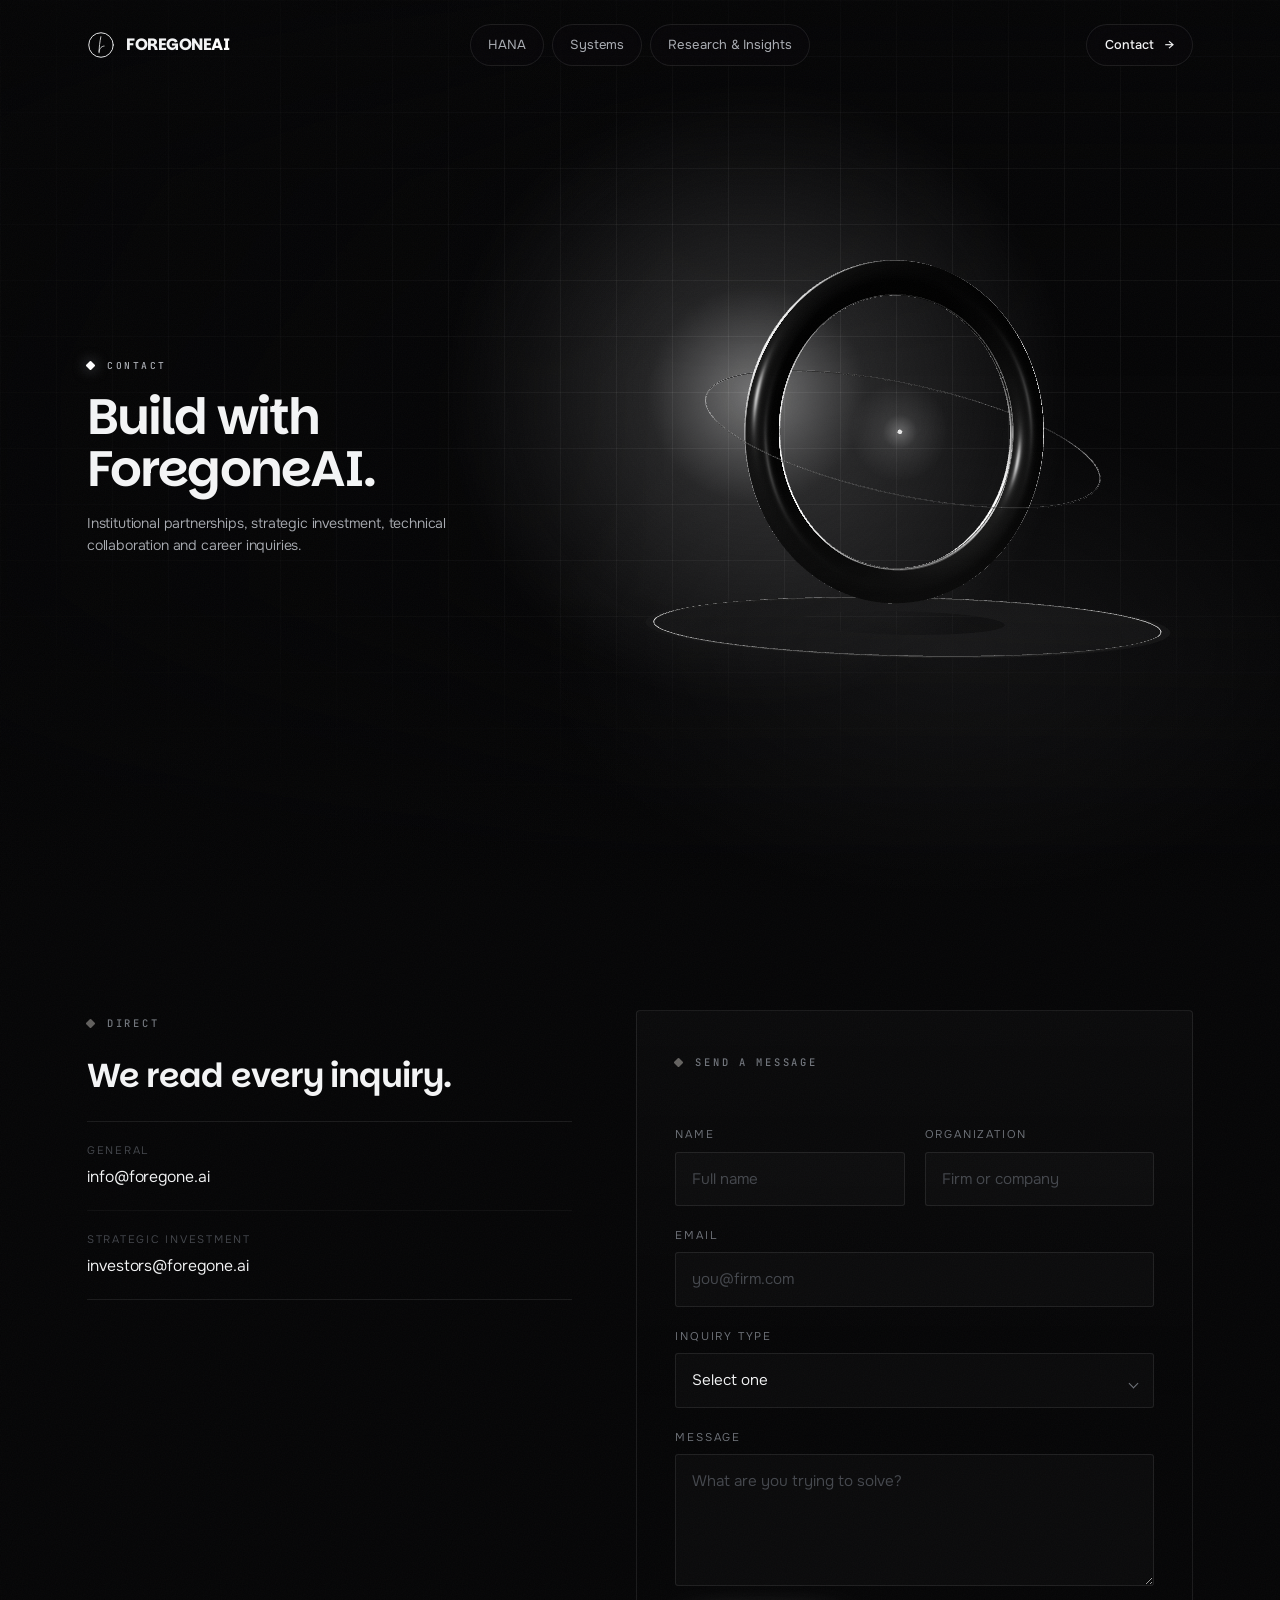
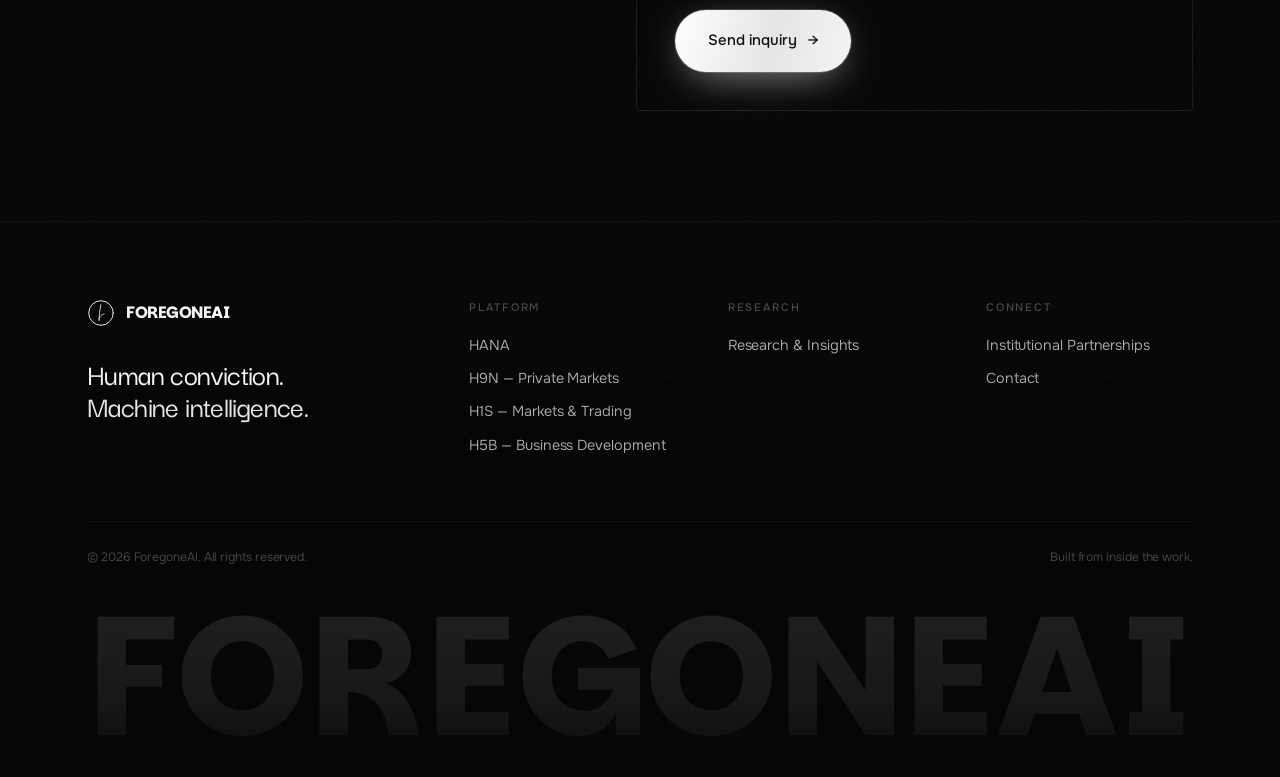
==== commit b2e1a82a: "Deploy foregone.ai" ====
--- a/contact/index.html
+++ b/contact/index.html
@@ -91,11 +91,13 @@
 <section class="section">
   <div class="wrap">
     <div class="split split--wide-r split--top">
-      <div>
+      <!-- #partnership sits here, not on a [data-rv] child: those start 26px
+           low and slide up, so a link landing on one ends up under the nav -->
+      <div id="partnership">
         <p class="eyebrow" data-rv>Direct</p>
         <h2 class="d3" data-rv>We read every inquiry.</h2>
         <ul class="deets mt-m" data-rv data-rv-delay="0.1">
-          <li id="partnership"><span class="k">General</span><span class="v">info@foregone.ai</span></li>
+          <li><span class="k">General</span><span class="v">info@foregone.ai</span></li>
           <li><span class="k">Strategic Investment</span><span class="v">investors@foregone.ai</span></li>
         </ul>
       </div>
--- a/assets/css/main.css
+++ b/assets/css/main.css
@@ -109,6 +109,8 @@
   outline-offset: 3px;
   border-radius: 2px;
 }
+/* a section link focuses the section itself, which needs no ring */
+[tabindex="-1"]:focus { outline: none; }
 
 /* Scrollbar */
 ::-webkit-scrollbar { width: 10px; }
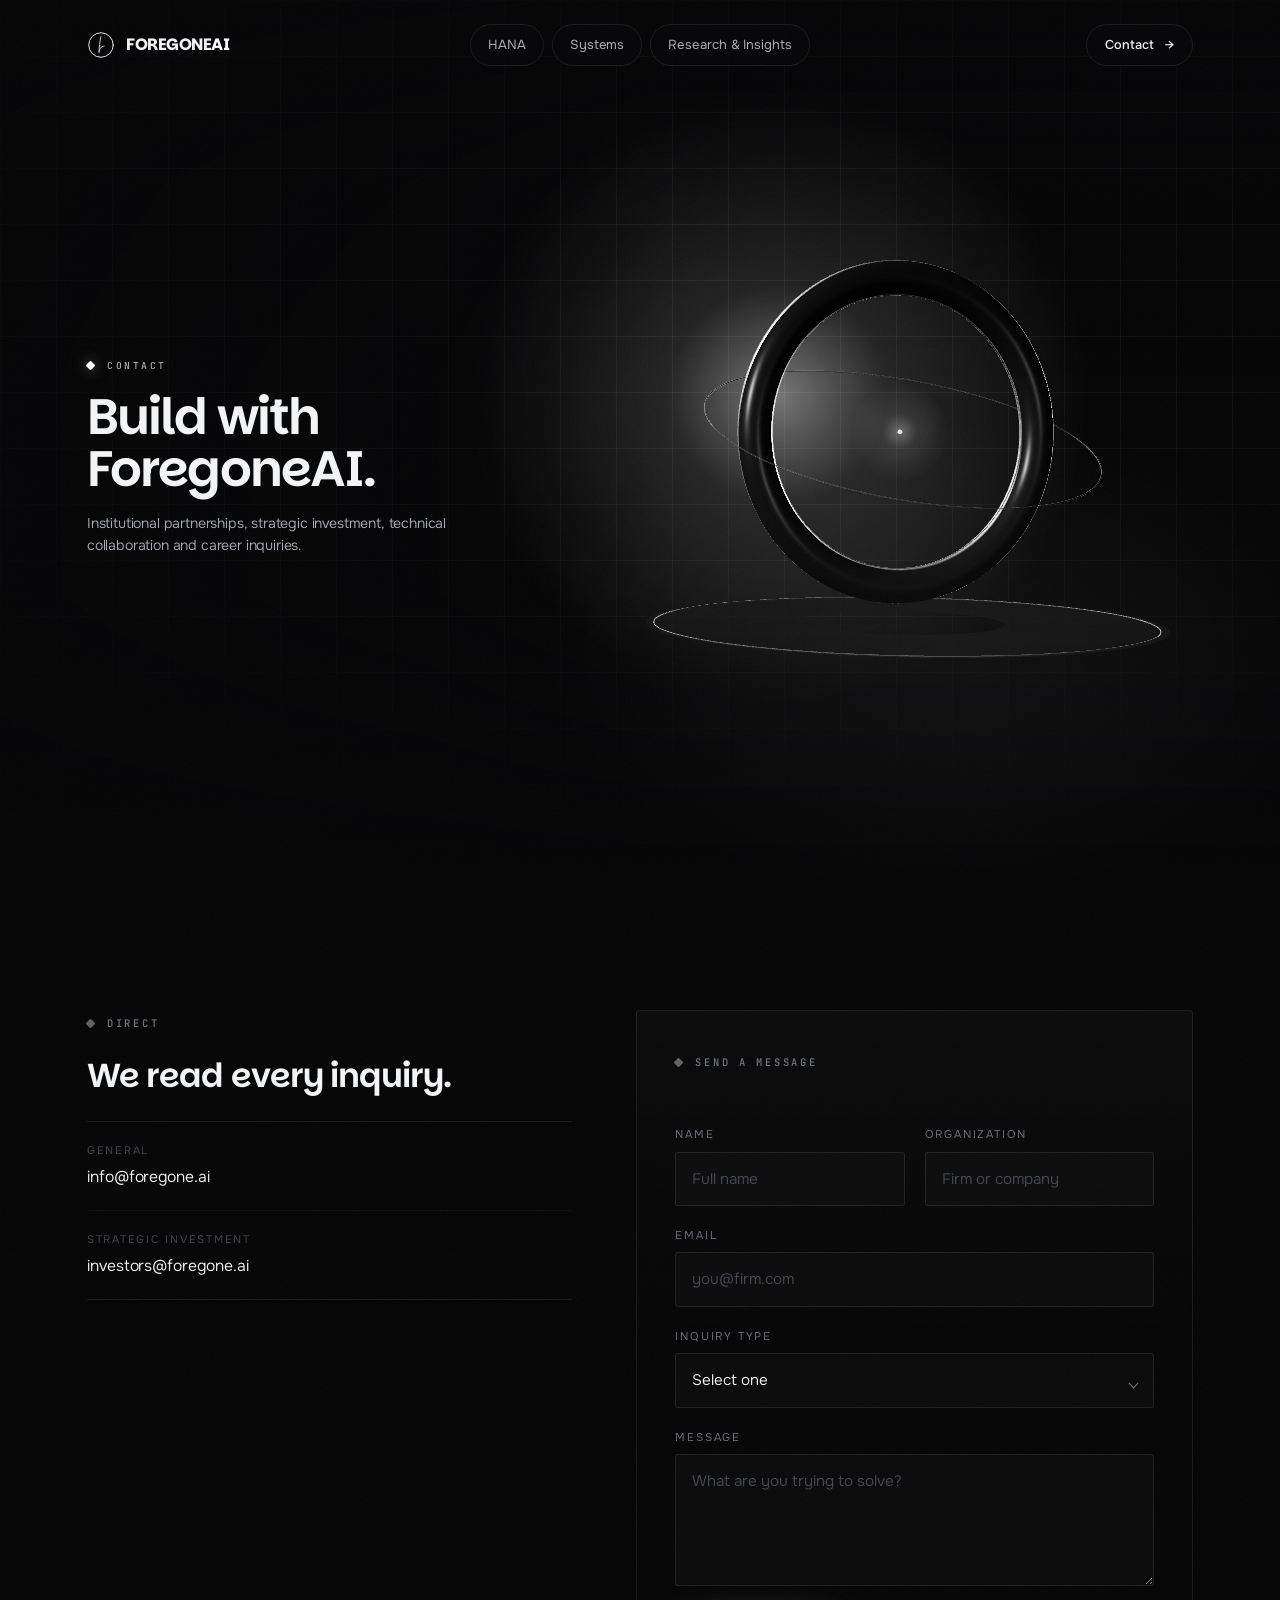
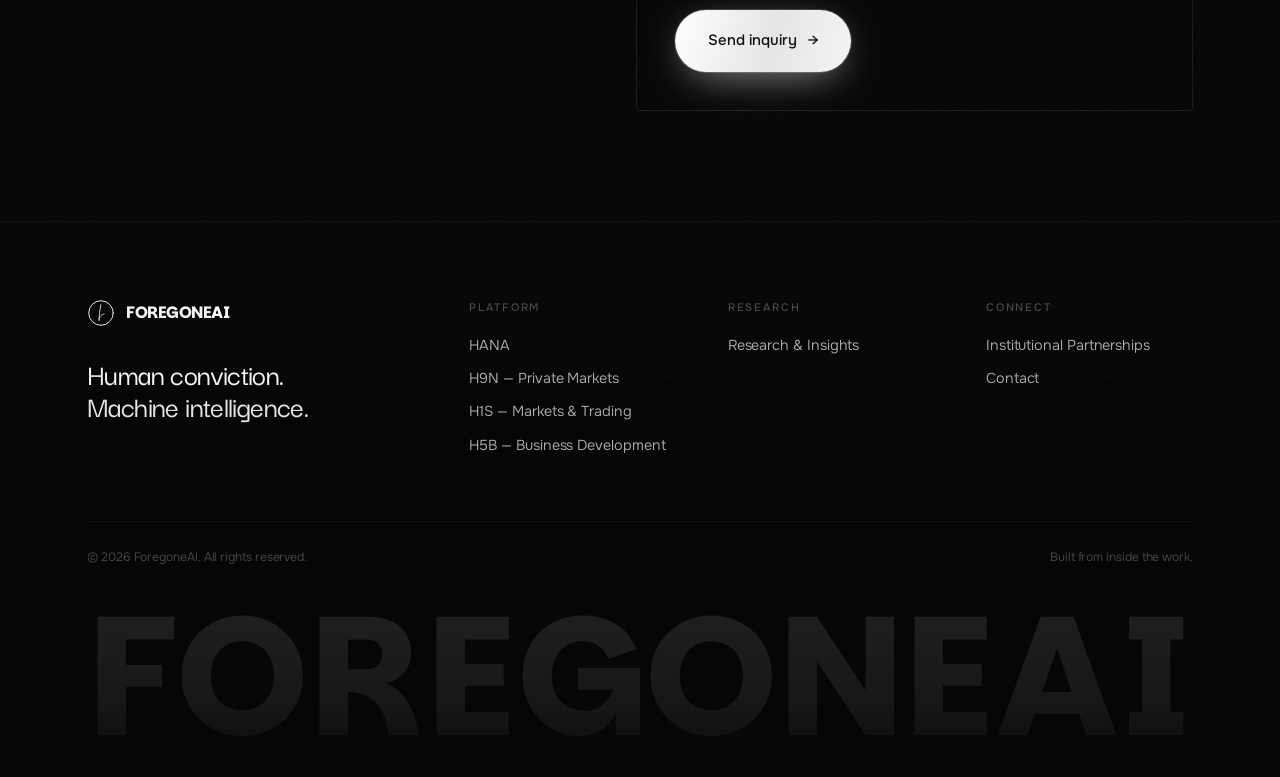
==== commit fa1365d5: "Redirect HANA to hanasi.io Point all HANA links to https://hanasi.io and turn /hana/ into a redirect" ====
--- a/contact/index.html
+++ b/contact/index.html
@@ -38,7 +38,7 @@
     </a>
     <nav aria-label="Primary">
       <ul class="nav__links">
-        <li><a href="../hana/">HANA</a></li>
+        <li><a href="https://hanasi.io/">HANA</a></li>
         <li><a href="../systems/">Systems</a></li>
         <li><a href="../research/">Research &amp; Insights</a></li>
       </ul>
@@ -56,7 +56,7 @@
   <nav aria-label="Mobile">
     <ul class="drawer__links">
       <li><a href="../"><i>01</i> Home</a></li>
-      <li><a href="../hana/"><i>02</i> HANA</a></li>
+      <li><a href="https://hanasi.io/"><i>02</i> HANA</a></li>
       <li><a href="../systems/"><i>03</i> Systems</a></li>
       <li><a href="../research/"><i>04</i> Research &amp; Insights</a></li>
       <li><a href="../contact/"><i>05</i> Contact</a></li>
@@ -170,7 +170,7 @@
       <div>
         <h4>Platform</h4>
         <ul>
-          <li><a href="../hana/">HANA</a></li>
+          <li><a href="https://hanasi.io/">HANA</a></li>
           <li><a href="../systems/#h9n">H9N &mdash; Private Markets</a></li>
           <li><a href="../systems/#h1s">H1S &mdash; Markets &amp; Trading</a></li>
           <li><a href="../systems/#h5b">H5B &mdash; Business Development</a></li>
